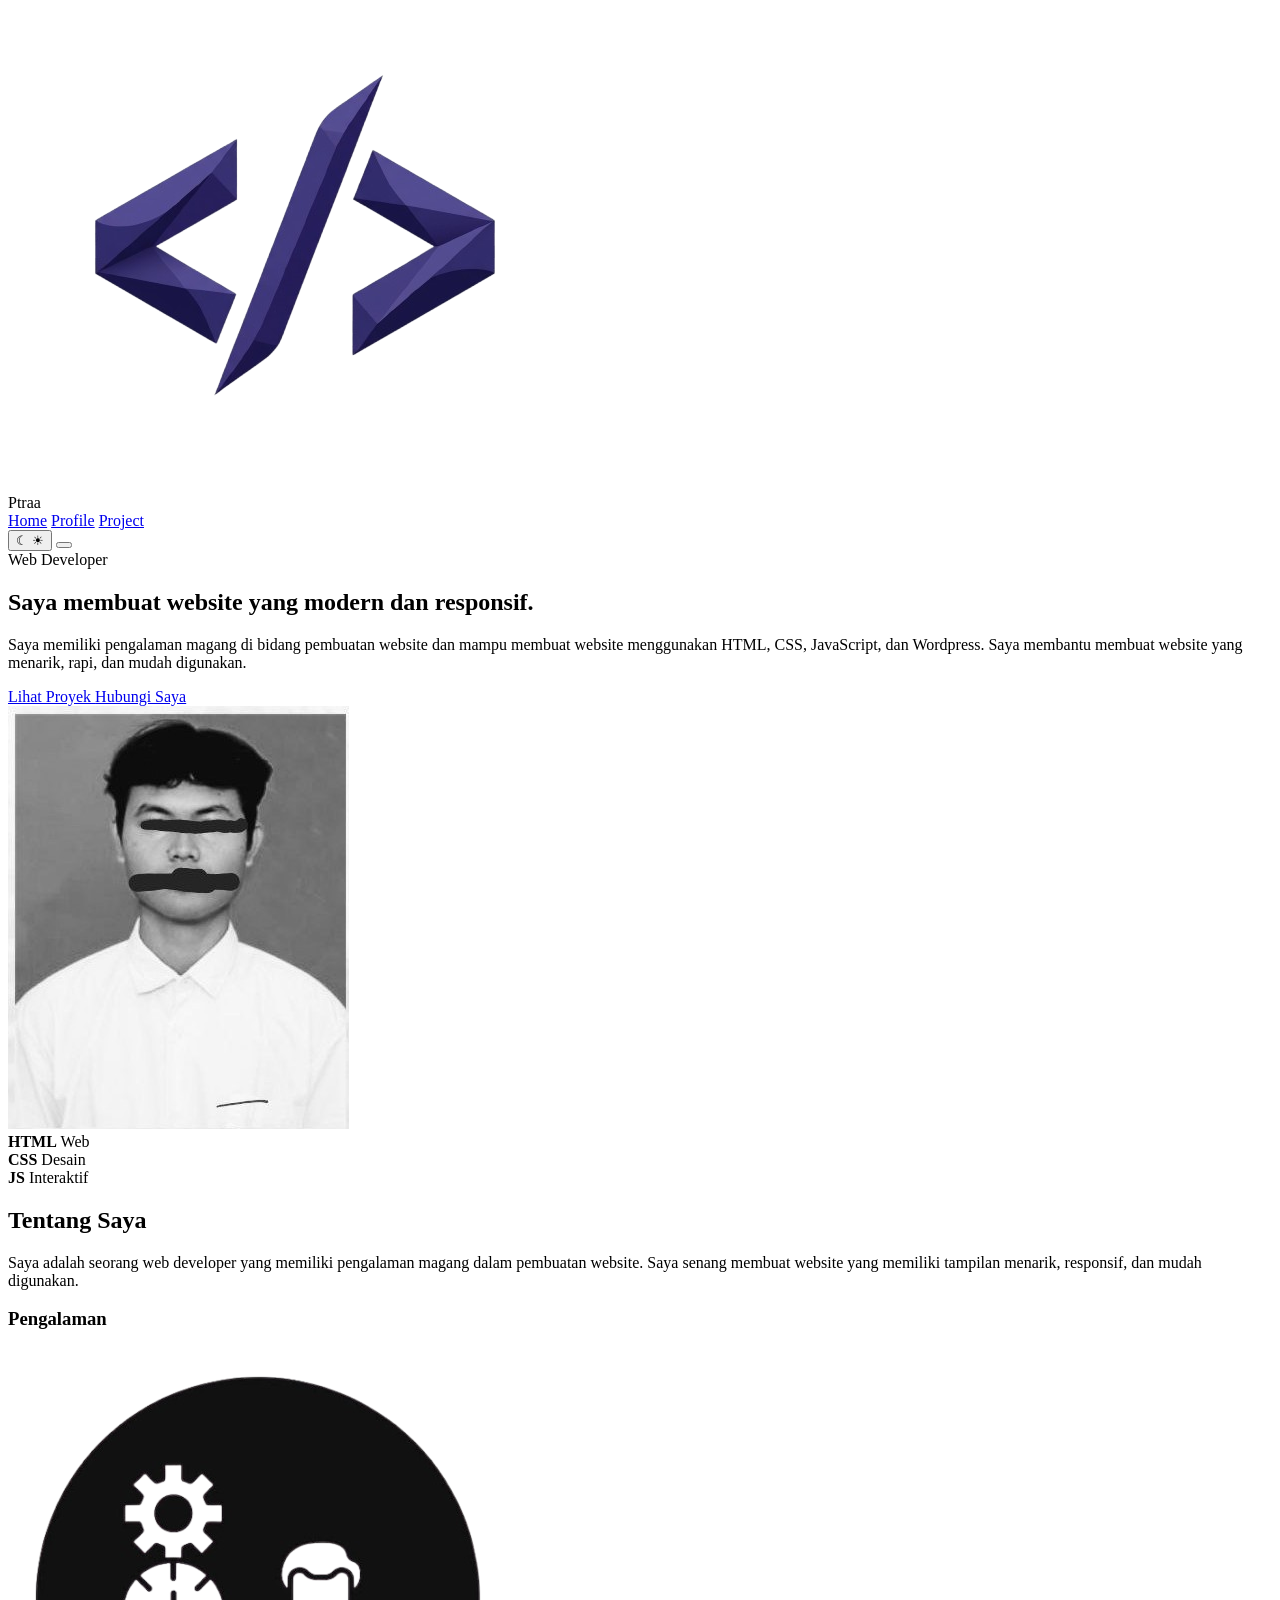
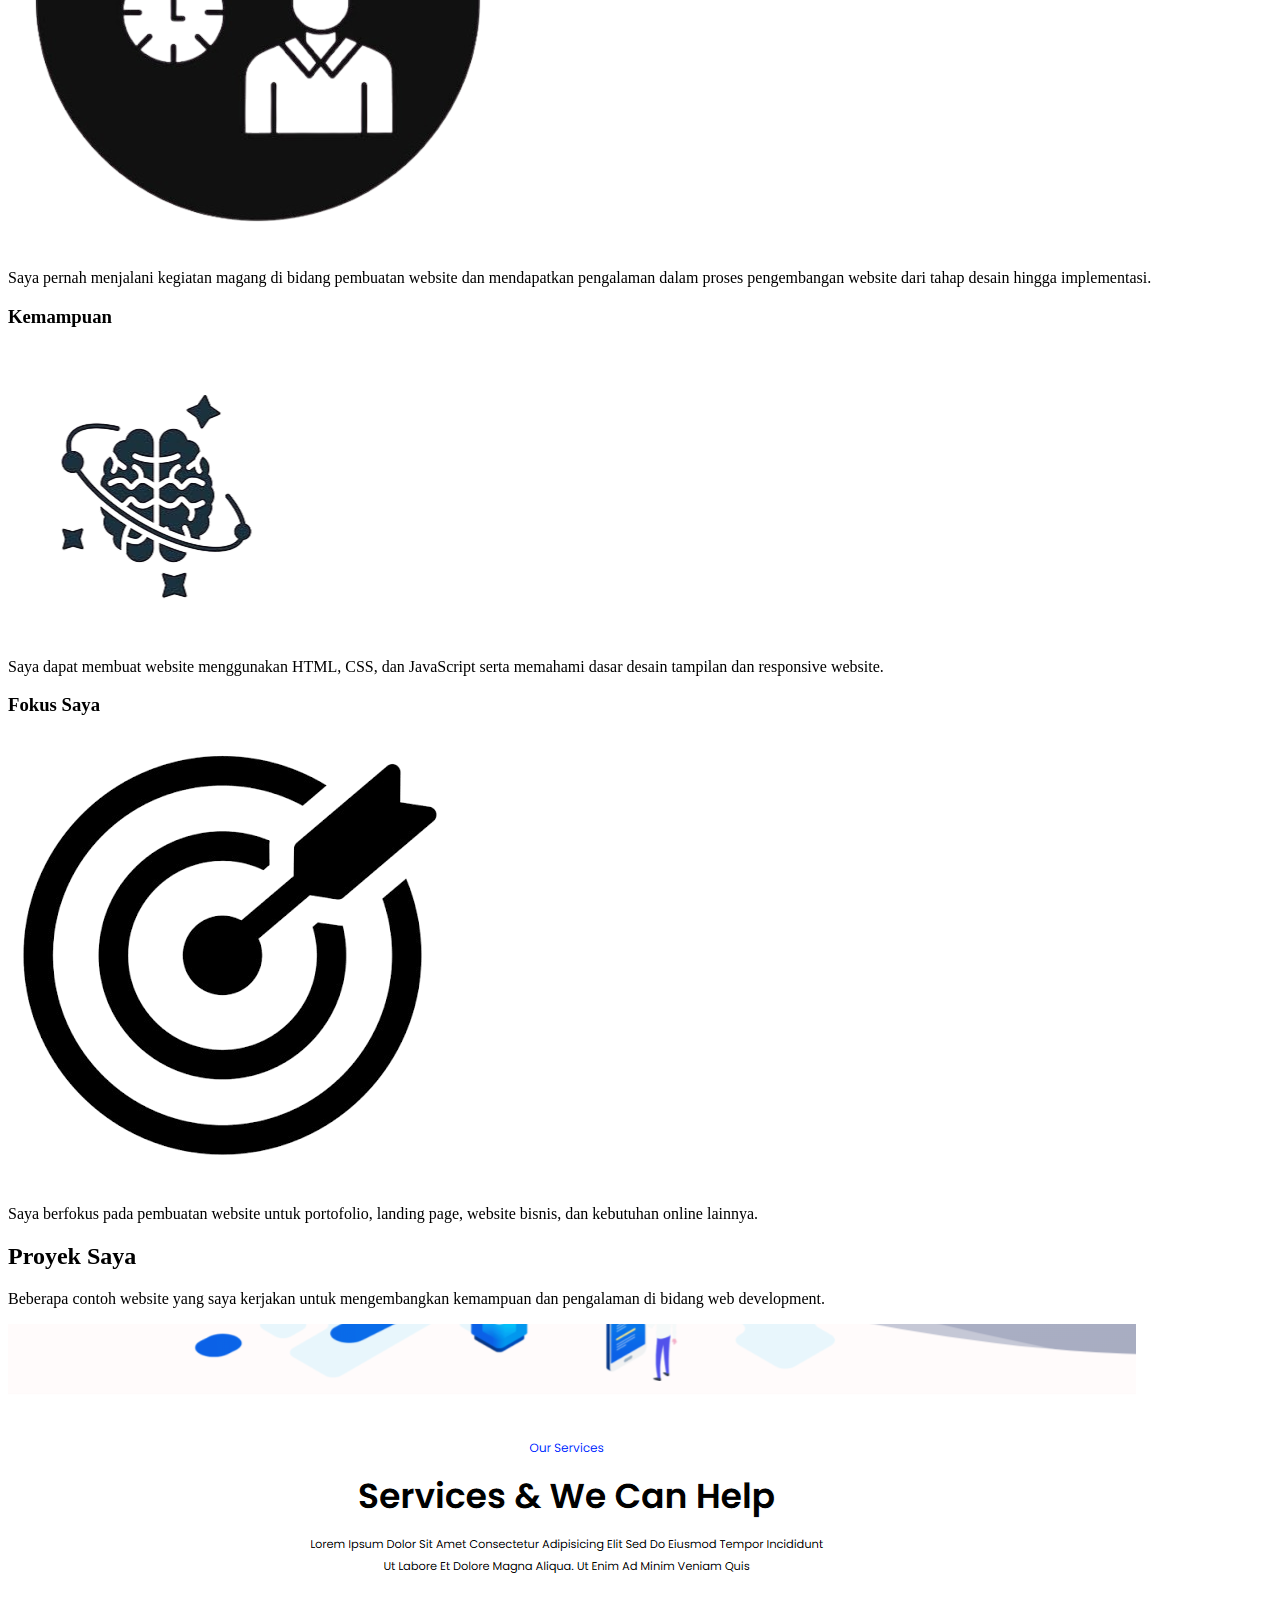
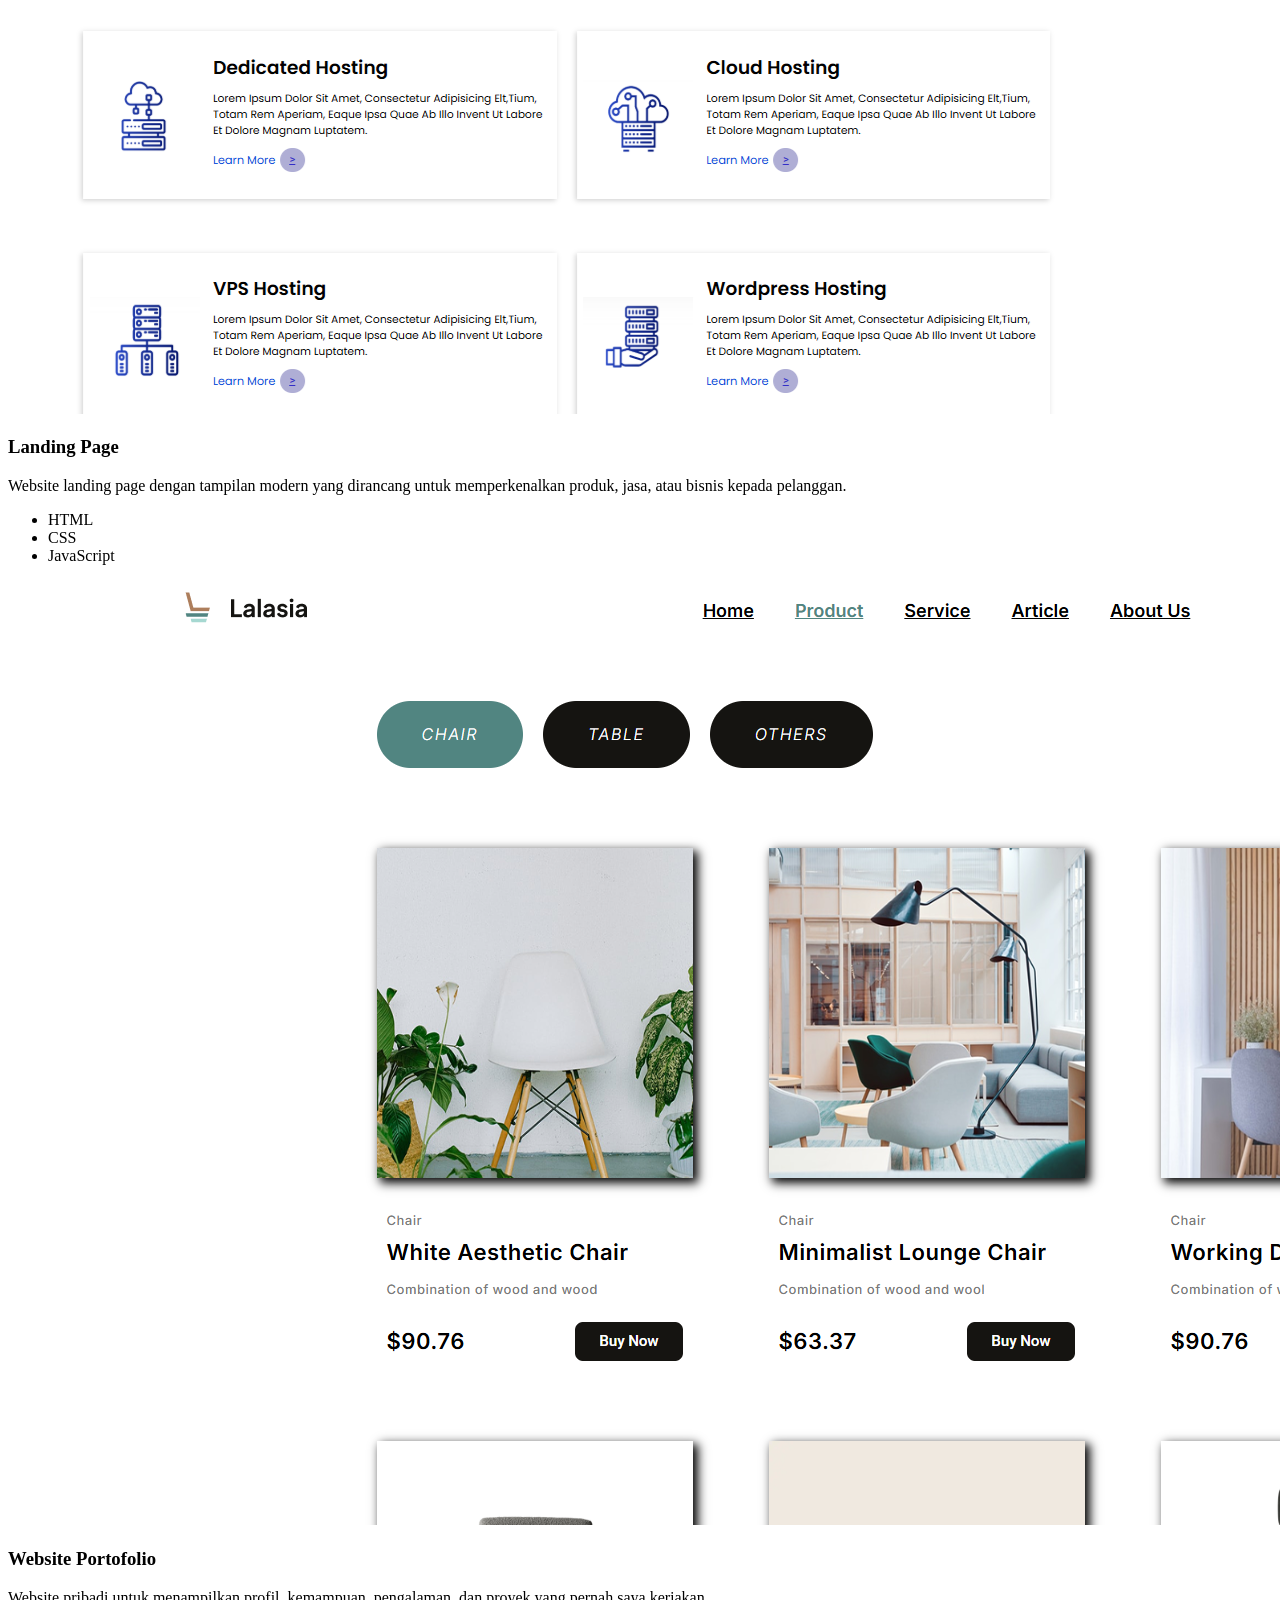
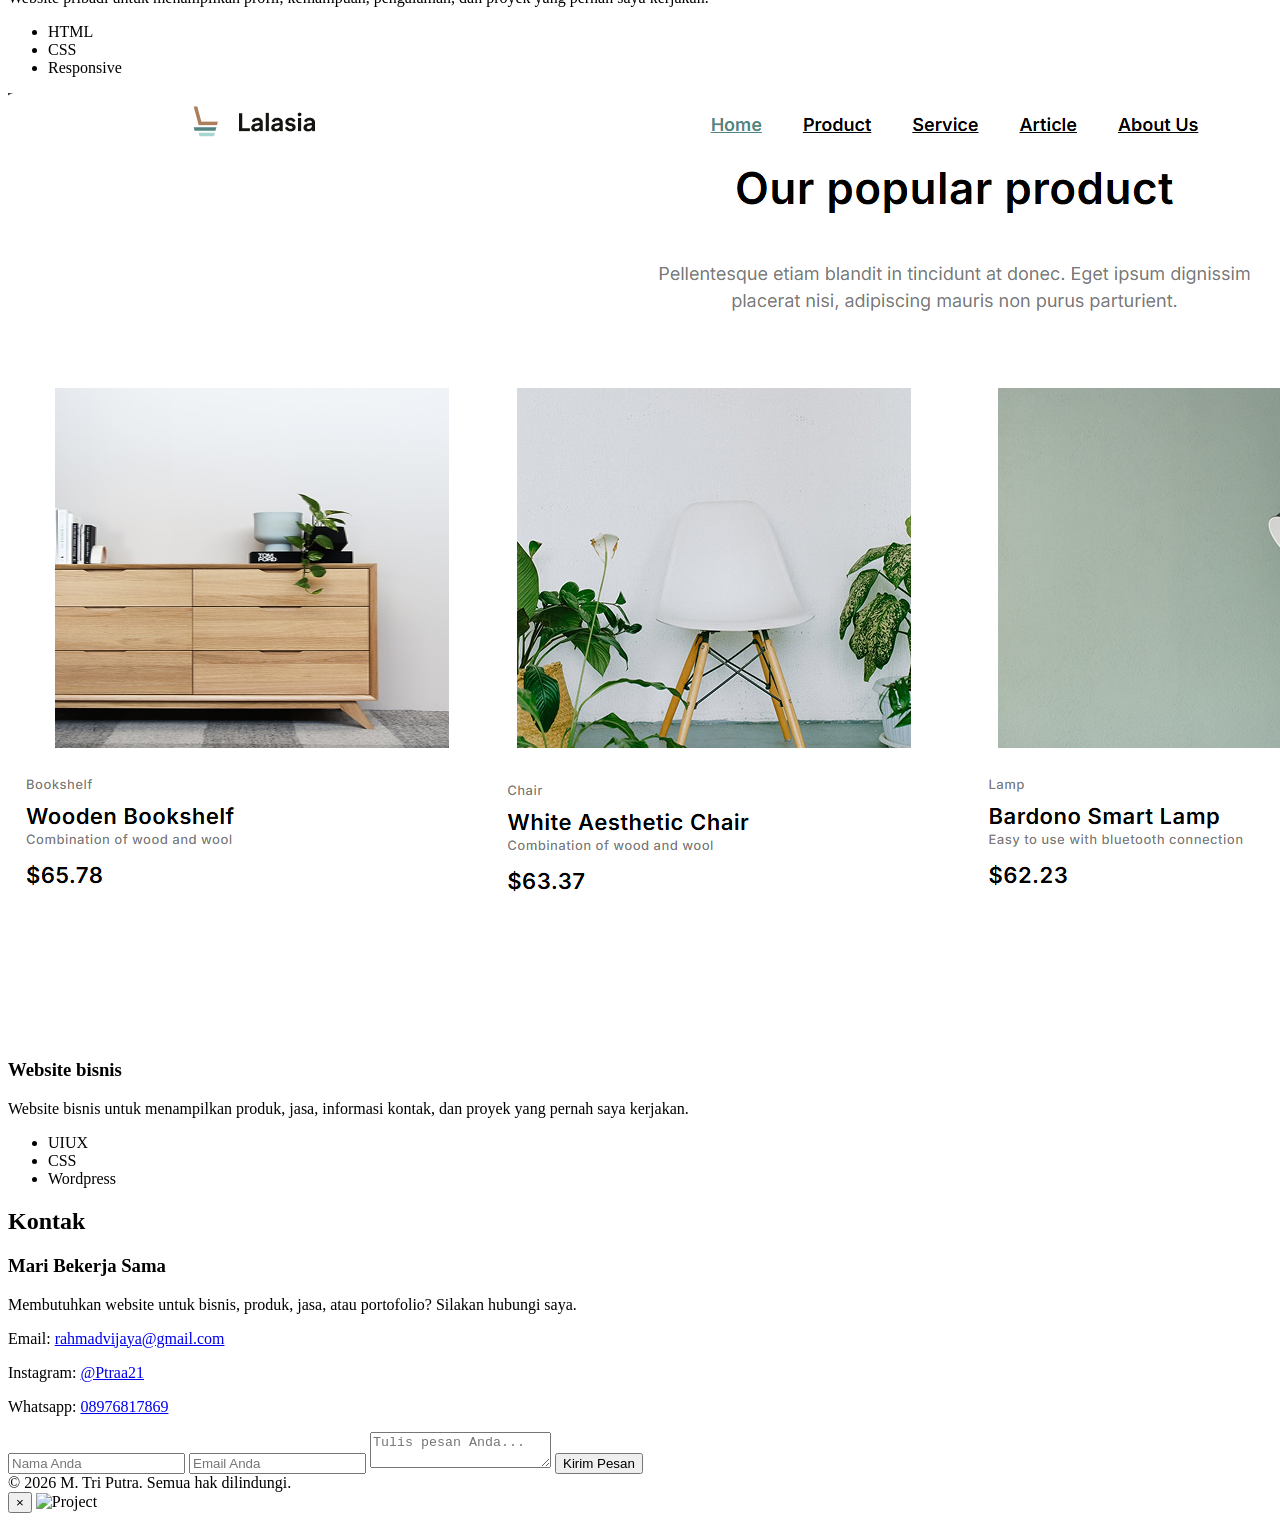
==== index.html @ df0575d1 "Add files via upload" ====
<!DOCTYPE html>
<html lang="id">

<head>
  <meta charset="UTF-8" />
  <meta name="viewport" content="width=device-width, initial-scale=1.0" />

  <title>Portofolio | M. Tri Putra</title>

  <link rel="stylesheet" href="style.css" />
</head>

<body>

  <!-- =========================
       NAVBAR
  ========================= -->
  <header>
    <div class="container">
      <nav>

        <div class="brand">
          <span>Ptraa</span>
          <img src="img/logo.jpg" alt="Ptraa Code">
        </div>

        <div class="nav-right">

  <div class="nav-links" id="navLinks">
    <a href="index.html" class="active">Home</a>
    <a href="profile.html">Profile</a>
    <a href="project.html">Project</a>
  </div>

  <button
    class="theme-toggle"
    id="themeToggle"
    aria-label="Ganti tema"
  >
    <span class="toggle-circle"></span>
    <span class="theme-icon moon">☾</span>
    <span class="theme-icon sun">☀</span>
  </button>

  <button
    class="menu-toggle"
    id="menuToggle"
    aria-label="Buka menu"
    aria-expanded="false"
  >
    <span></span>
    <span></span>
    <span></span>
  </button>

</div>

      </nav>
    </div>
  </header>


  <main>

    <!-- =========================
         HERO
    ========================= -->
    <section class="hero">
      <div class="container hero-inner">

        <div>

          <div class="eyebrow">
            Web Developer
          </div>

          <h1>
            Saya membuat website yang modern dan responsif.
          </h1>

          <p>
            Saya memiliki pengalaman magang di bidang pembuatan website
            dan mampu membuat website menggunakan HTML, CSS, JavaScript,
            dan Wordpress. Saya membantu membuat website yang menarik,
            rapi, dan mudah digunakan.
          </p>

          <div class="actions">
            <a class="btn btn-primary" href="project.html">
              Lihat Proyek
            </a>

            <a class="btn btn-secondary" href="#kontak">
              Hubungi Saya
            </a>
          </div>

        </div>


        <div class="profile-card">

          <div class="avatar">
            <img src="img/ptraa.jpg" alt="Logo TBSM">
          </div>

          <div class="stats">

            <div class="stat">
              <strong>HTML</strong>
              <span>Web</span>
            </div>

            <div class="stat">
              <strong>CSS</strong>
              <span>Desain</span>
            </div>

            <div class="stat">
              <strong>JS</strong>
              <span>Interaktif</span>
            </div>

          </div>

        </div>

      </div>
    </section>


    <!-- =========================
         TENTANG SAYA
    ========================= -->
    <section id="tentang">

      <div class="container">

        <h2 class="section-title">
          Tentang Saya
        </h2>

        <p class="section-copy">
          Saya adalah seorang web developer yang memiliki pengalaman
          magang dalam pembuatan website. Saya senang membuat website
          yang memiliki tampilan menarik, responsif, dan mudah digunakan.
        </p>


        <div class="grid about-grid">

  <div class="card">

    <div class="card-title">
      <h3>Pengalaman</h3>
      <img src="img/pengalaman.png" alt="Logo Ptraa">
    </div>

    <p>
      Saya pernah menjalani kegiatan magang di bidang pembuatan
      website dan mendapatkan pengalaman dalam proses pengembangan
      website dari tahap desain hingga implementasi.
    </p>

  </div>


  <div class="card">

    <div class="card-title">
      <h3>Kemampuan</h3>
      <img src="img/kemampuan.png" alt="Logo Ptraa">
    </div>

    <p>
      Saya dapat membuat website menggunakan HTML, CSS, dan
      JavaScript serta memahami dasar desain tampilan dan
      responsive website.
    </p>

  </div>


  <div class="card">

    <div class="card-title">
      <h3>Fokus Saya</h3>
      <img src="img/focus.png" alt="Logo Ptraa">
    </div>

    <p>
      Saya berfokus pada pembuatan website untuk portofolio,
      landing page, website bisnis, dan kebutuhan online lainnya.
    </p>

  </div>

</div>

      </div>

    </section>


    <!-- =========================
         PROYEK
    ========================= -->
    <section id="proyek">

      <div class="container">

        <h2 class="section-title">
          Proyek Saya
        </h2>

        <p class="section-copy">
          Beberapa contoh website yang saya kerjakan untuk mengembangkan
          kemampuan dan pengalaman di bidang web development.
        </p>


        <div class="grid project-grid">

         <article class="card project-card">
  <div class="thumb">
    <img src="img/p9.png" alt="Landing Page">
  </div>

  <h3>Landing Page</h3>

  <p>
    Website landing page dengan tampilan modern yang dirancang
    untuk memperkenalkan produk, jasa, atau bisnis kepada pelanggan.
  </p>

  <ul class="tag-list">
    <li>HTML</li>
    <li>CSS</li>
    <li>JavaScript</li>
  </ul>
</article>


          <!-- PROYEK 2 -->
          <article class="card project-card">
  <div class="thumb">
    <img src="img/p5.png" alt="Website Portofolio">
  </div>

  <h3>Website Portofolio</h3>

  <p>
    Website pribadi untuk menampilkan profil, kemampuan,
    pengalaman, dan proyek yang pernah saya kerjakan.
  </p>

  <ul class="tag-list">
    <li>HTML</li>
    <li>CSS</li>
    <li>Responsive</li>
  </ul>
</article>


          <!-- PROYEK 3 -->
              <article class="card project-card">
  <div class="thumb">
    <img src="img/p4.png" alt="Website Bisnis">
  </div>

  <h3>Website bisnis</h3>

  <p>
    Website bisnis untuk menampilkan produk, jasa,
    informasi kontak, dan proyek yang pernah saya kerjakan.
  </p>

  <ul class="tag-list">
    <li>UIUX</li>
    <li>CSS</li>
    <li>Wordpress</li>
  </ul>
</article>

        </div>

      </div>

    </section>


    <!-- =========================
         KONTAK
    ========================= -->
    <section id="kontak">

      <div class="container">

        <h2 class="section-title">
          Kontak
        </h2>


        <div class="contact-wrap">

          <!-- INFORMASI KONTAK -->
          <div class="card">

            <h3>
              Mari Bekerja Sama
            </h3>

            <p>
              Membutuhkan website untuk bisnis, produk, jasa,
              atau portofolio? Silakan hubungi saya.
            </p>

            <p>
              Email:
              <a
                href="https://mail.google.com/mail/?view=cm&fs=1&to=rahmadvijaya@gmail.com"
                target="_blank"
                rel="noopener noreferrer"
              >
                rahmadvijaya@gmail.com
              </a>
            </p>

            <p>
              Instagram:
              <a
                href="https://www.instagram.com/pptraa.21/"
                target="_blank"
                rel="noopener noreferrer"
              >
                @Ptraa21
              </a>
            </p>

              <p>
              Whatsapp:
              <a
                href="https://wa.me/628976817869"
                target="_blank"
                rel="noopener noreferrer"
              >
                08976817869
              </a>
            </p>

          </div>


          <!-- FORM KONTAK -->
          <div class="card">

            <form id="contactForm">

              <input
                type="text"
                id="nama"
                placeholder="Nama Anda"
                required
              />

              <input
                type="email"
                id="email"
                placeholder="Email Anda"
                required
              />

              <textarea
                id="pesan"
                placeholder="Tulis pesan Anda..."
                required
              ></textarea>

              <button
                class="btn btn-primary"
                type="submit"
              >
                Kirim Pesan
              </button>

            </form>

          </div>

        </div>

      </div>

    </section>

  </main>


  <!-- =========================
       FOOTER
  ========================= -->
  <footer>

    <div class="container">
      © 2026 M. Tri Putra. Semua hak dilindungi.
    </div>

  </footer>


  <!-- PROJECT MODAL -->
<div class="project-modal" id="projectModal">
  <div class="modal-content">

    <button class="modal-close" id="modalClose">&times;</button>

    <img id="modalImage" src="" alt="Project">

    <div class="modal-info">
      <h3 id="modalTitle"></h3>
      <p id="modalDescription"></p>
    </div>

  </div>
</div>

<script src="script.js"></script>

</body>

</html>
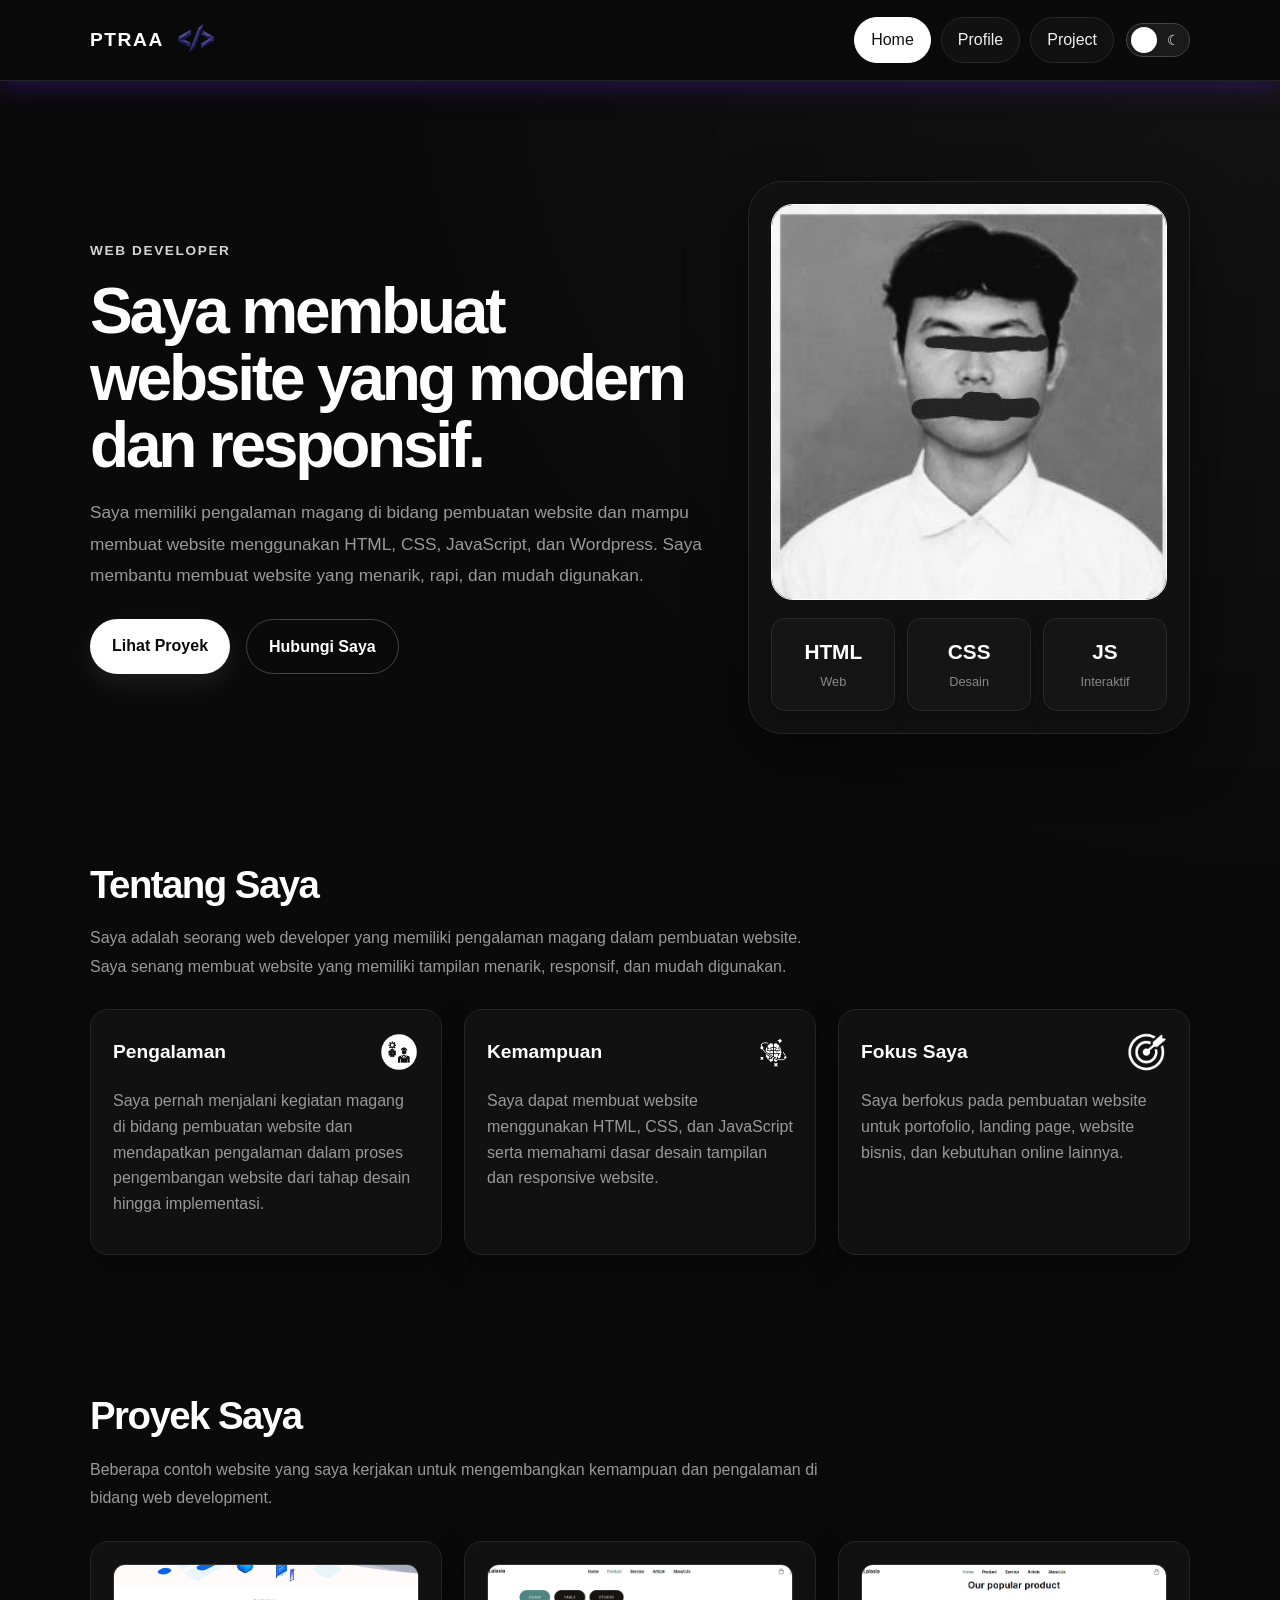
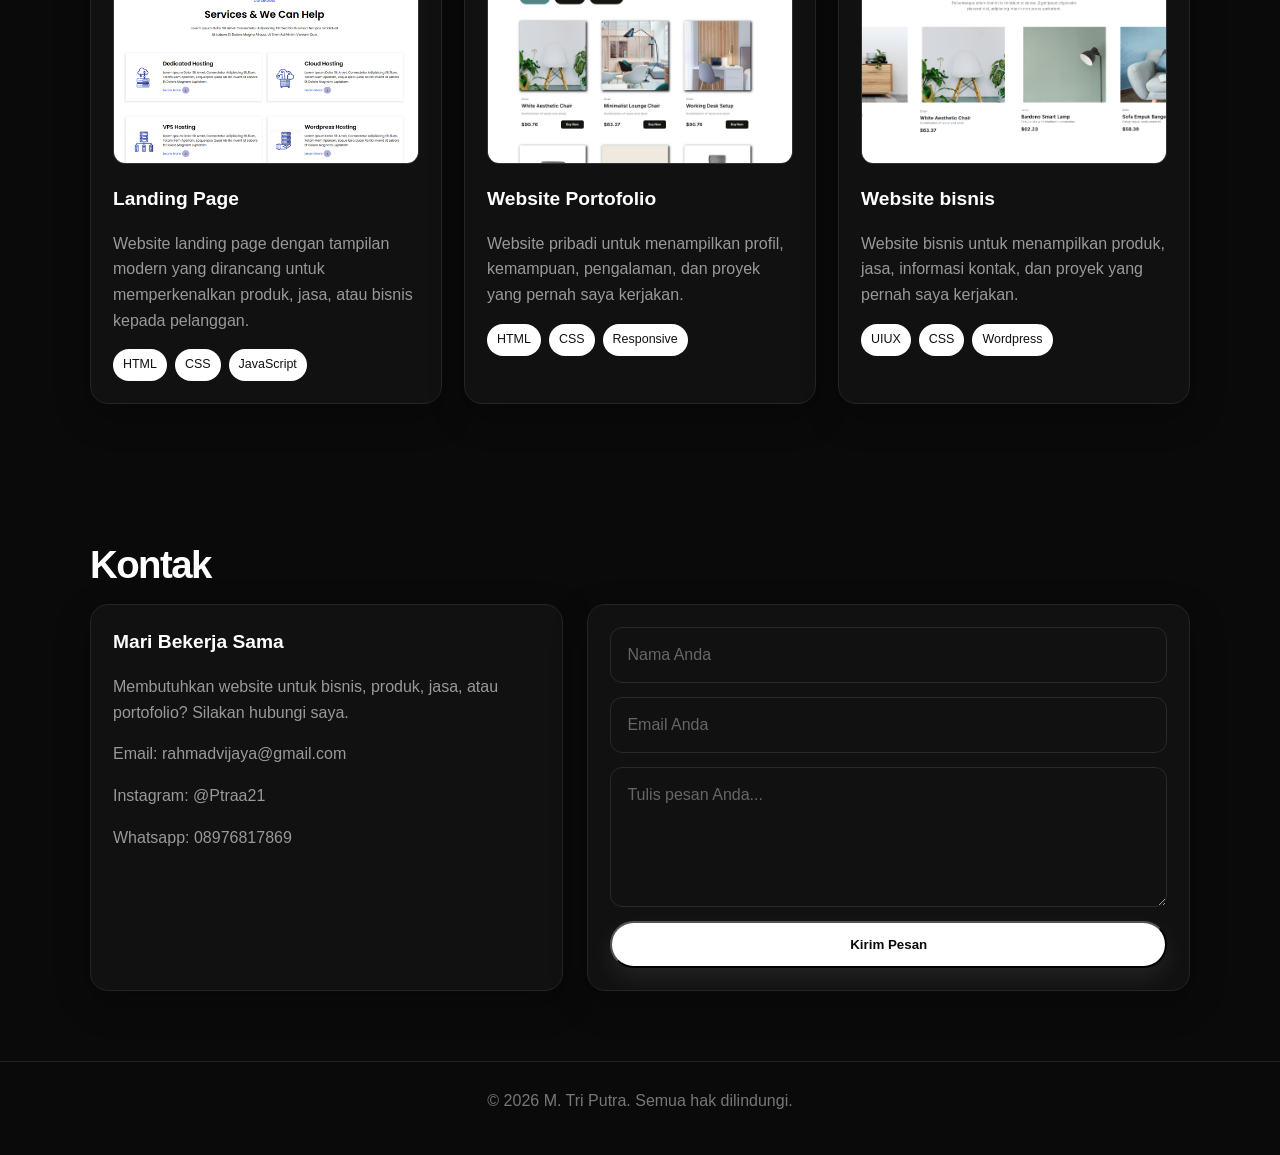
==== commit 438d65c2: "Update index.html" ====
--- a/index.html
+++ b/index.html
@@ -7,7 +7,7 @@
 
   <title>Portofolio | M. Tri Putra</title>
 
-  <link rel="stylesheet" href="style.css" />
+  <link rel="stylesheet" href="style.css">
 </head>
 
 <body>
@@ -428,4 +428,4 @@
 
 </body>
 
-</html>+</html>
--- a/style.css
+++ b/style.css
@@ -0,0 +1,1811 @@
+
+/* =========================================================
+   GLOBAL
+   ========================================================= */
+
+:root {
+  --bg: #0a0a0a;
+  --panel: #111111;
+  --card: #151515;
+  --text: #f5f5f5;
+  --muted: #999999;
+  --border: #292929;
+  --border-light: #444444;
+  --white: #ffffff;
+  --black: #111111;
+}
+
+* {
+  box-sizing: border-box;
+}
+
+html {
+  scroll-behavior: smooth;
+}
+
+body {
+  margin: 0;
+  font-family: Arial, Helvetica, sans-serif;
+  background:
+    radial-gradient(
+      circle at top right,
+      rgba(255, 255, 255, 0.04),
+      transparent 30%
+    ),
+    var(--bg);
+  color: var(--text);
+  line-height: 1.6;
+}
+
+a {
+  color: inherit;
+  text-decoration: none;
+}
+
+img {
+  max-width: 100%;
+}
+
+
+/* =========================================================
+   CONTAINER
+   ========================================================= */
+
+.container {
+  width: min(1100px, calc(100% - 32px));
+  margin: 0 auto;
+}
+
+
+/* =========================================================
+   HEADER & NAVBAR
+   ========================================================= */
+
+header {
+  position: sticky;
+  top: 0;
+  z-index: 1000;
+
+  background: rgba(10, 10, 10, 0.92);
+  backdrop-filter: blur(14px);
+  -webkit-backdrop-filter: blur(14px);
+
+  border-bottom: 1px solid #222222;
+  box-shadow: 0 3px 25px rgba(70, 23, 146, 0.603);
+}
+
+nav {
+  min-height: 80px;
+
+  display: flex;
+  align-items: center;
+  justify-content: space-between;
+
+  gap: 20px;
+}
+
+.brand {
+  display: flex;
+  align-items: center;
+  gap: 10px;
+
+  color: #ffffff;
+
+  font-size: 1.2rem;
+  font-weight: 700;
+
+  letter-spacing: 0.08em;
+  text-transform: uppercase;
+
+  white-space: nowrap;
+}
+
+.brand img {
+  width: 44px;
+  height: 44px;
+
+  object-fit: contain;
+  border-radius: 8px;
+}
+
+.nav-right {
+  display: flex;
+  align-items: center;
+  justify-content: flex-end;
+
+  gap: 12px;
+}
+
+.nav-links {
+  display: flex;
+  align-items: center;
+  gap: 10px;
+}
+
+.nav-links a {
+  padding: 9px 16px;
+
+  color: #eeeeee;
+  background: #111111;
+
+  border: 1px solid #292929;
+  border-radius: 34px;
+
+  transition:
+    background 0.25s ease,
+    color 0.25s ease,
+    border-color 0.25s ease,
+    transform 0.25s ease;
+}
+
+.nav-links a:hover {
+  background: #ffffff;
+  color: #111111;
+  border-color: #ffffff;
+  transform: translateY(-2px);
+}
+
+.nav-links a.active {
+  background: #ffffff;
+  color: #111111;
+  border-color: #ffffff;
+}
+
+
+/* =========================================================
+   THEME TOGGLE
+   ========================================================= */
+
+.theme-toggle {
+  position: relative;
+
+  width: 64px;
+  min-width: 64px;
+  height: 34px;
+
+  padding: 0;
+
+  border: 1px solid #444444;
+  border-radius: 999px;
+
+  background: #1a1a1a;
+
+  cursor: pointer;
+
+  transition: 0.3s ease;
+}
+
+.toggle-circle {
+  position: absolute;
+
+  top: 3px;
+  left: 4px;
+
+  width: 26px;
+  height: 26px;
+
+  border-radius: 50%;
+  background: #ffffff;
+
+  transition: transform 0.35s ease;
+
+  z-index: 2;
+}
+
+.theme-icon {
+  position: absolute;
+
+  top: 50%;
+
+  transform: translateY(-50%);
+
+  font-size: 14px;
+  line-height: 1;
+
+  pointer-events: none;
+  z-index: 3;
+}
+
+.moon {
+  right: 9px;
+  color: #ffffff;
+}
+
+.sun {
+  left: 9px;
+  color: #111111;
+  opacity: 0;
+}
+
+
+/* =========================================================
+   HERO
+   ========================================================= */
+
+.hero {
+  padding: 100px 0 60px;
+}
+
+.hero-inner {
+  display: grid;
+  grid-template-columns: 1.4fr 1fr;
+
+  align-items: center;
+
+  gap: 40px;
+}
+
+.eyebrow {
+  margin-bottom: 16px;
+
+  color: #d4d4d4;
+
+  font-size: 0.85rem;
+  font-weight: 700;
+
+  letter-spacing: 0.12em;
+  text-transform: uppercase;
+}
+
+h1 {
+  margin: 0 0 18px;
+
+  color: #ffffff;
+
+  font-size: clamp(2.5rem, 5vw, 4.5rem);
+  line-height: 1.05;
+
+  letter-spacing: -0.05em;
+}
+
+.hero p {
+  max-width: 620px;
+
+  margin: 0;
+
+  color: #999999;
+
+  font-size: 1.08rem;
+  line-height: 1.8;
+}
+
+
+/* =========================================================
+   BUTTON
+   ========================================================= */
+
+.actions {
+  display: flex;
+  flex-wrap: wrap;
+
+  gap: 16px;
+
+  margin-top: 28px;
+}
+
+.btn {
+  display: inline-block;
+
+  padding: 14px 22px;
+
+  border-radius: 999px;
+
+  font-weight: 700;
+
+  transition:
+    transform 0.25s ease,
+    background 0.25s ease,
+    color 0.25s ease,
+    border-color 0.25s ease;
+}
+
+.btn:hover {
+  transform: translateY(-2px);
+  text-decoration: none;
+  
+
+}
+
+.btn-primary {
+  background: #ffffff;
+  color: #0a0a0a;
+
+  box-shadow: 0 10px 25px rgba(255, 255, 255, 0.08);
+}
+
+.btn-primary:hover {
+  background: #e5e5e5;
+}
+
+.btn-secondary {
+  background: transparent;
+  color: #ffffff;
+
+  border: 1px solid #444444;
+}
+
+.btn-secondary:hover {
+  background: #ffffff;
+  color: #111111;
+  border-color: #ffffff;
+}
+
+
+/* =========================================================
+   PROFILE CARD
+   ========================================================= */
+
+.profile-card {
+  padding: 22px;
+
+  background: #111111;
+
+  border: 1px solid #252525;
+  border-radius: 34px;
+
+  box-shadow: 0 25px 60px rgba(0, 0, 0, 0.45);
+
+  transition:
+    transform 0.4s ease,
+    border-color 0.4s ease,
+    box-shadow 0.4s ease;
+}
+
+.profile-card:hover {
+  transform: translateY(-5px);
+
+  border-color: #3a3a3a;
+
+  box-shadow: 0 30px 70px rgba(56, 2, 126, 0.486);
+}
+
+.avatar {
+  width: 100%;
+  aspect-ratio: 1;
+
+  display: grid;
+  place-items: center;
+
+  overflow: hidden;
+
+  background: #ffffff;
+
+  border: 1px solid #ffffff;
+  border-radius: 22px;
+}
+
+.avatar img {
+  width: 100%;
+  height: 100%;
+
+  display: block;
+
+  object-fit: cover;
+
+  transition:
+    transform 0.4s ease,
+    filter 0.4s ease;
+}
+
+.profile-card:hover .avatar img {
+  transform: scale(1.03);
+}
+
+
+/* =========================================================
+   STATS
+   ========================================================= */
+
+.stats {
+  display: grid;
+  grid-template-columns: repeat(3, 1fr);
+
+  gap: 12px;
+
+  margin-top: 18px;
+}
+
+.stat {
+  padding: 16px 12px;
+
+  text-align: center;
+
+  background: #151515;
+
+  border: 1px solid #292929;
+  border-radius: 14px;
+
+  box-shadow: 0 8px 20px rgba(0, 0, 0, 0.2);
+}
+
+.stat strong {
+  display: block;
+
+  color: #ffffff;
+
+  font-size: 1.3rem;
+}
+
+.stat span {
+  color: #888888;
+  font-size: 0.8rem;
+}
+
+
+/* =========================================================
+   SECTION
+   ========================================================= */
+
+section {
+  padding: 70px 0;
+}
+
+.section-title {
+  margin: 0 0 18px;
+
+  color: #ffffff;
+
+  font-size: clamp(1.9rem, 3vw, 2.6rem);
+  line-height: 1.1;
+
+  letter-spacing: -0.04em;
+}
+
+.section-copy {
+  max-width: 750px;
+
+  margin: 0 0 28px;
+
+  color: #999999;
+
+  line-height: 1.8;
+}
+
+
+/* =========================================================
+   GRID
+   ========================================================= */
+
+.grid {
+  display: grid;
+  gap: 22px;
+}
+
+.about-grid,
+.project-grid {
+  grid-template-columns: repeat(3, minmax(0, 1fr));
+}
+
+
+/* =========================================================
+   CARD
+   ========================================================= */
+
+.card {
+  padding: 22px;
+
+  background: #111111;
+
+  border: 1px solid #252525;
+  border-radius: 18px;
+
+  box-shadow: 0 12px 35px rgba(0, 0, 0, 0.3);
+
+  transition:
+    transform 0.3s ease,
+    background 0.3s ease,
+    border-color 0.3s ease,
+    box-shadow 0.3s ease;
+}
+
+.card:hover {
+  background: #151515;
+
+  border-color: #444444;
+
+  transform: translateY(-5px);
+
+  box-shadow: 0 20px 45px rgba(49, 1, 104, 0.411);
+}
+
+.card h3 {
+  margin-top: 0;
+  margin-bottom: 12px;
+
+  color: #ffffff;
+
+  font-size: 1.2rem;
+}
+
+.card p,
+.card li {
+  color: #999999;
+}
+
+
+/* Logo card - DARK MODE */
+.card-title img {
+  filter: brightness(0) invert(1);
+}
+
+/* Logo card - LIGHT MODE */
+body.light-mode .card-title img {
+  filter: brightness(0);
+}
+
+
+
+
+/* =========================================================
+   CARD TITLE
+   ========================================================= */
+
+.card-title {
+  display: flex;
+  align-items: center;
+  justify-content: space-between;
+
+  gap: 15px;
+
+  margin-bottom: 12px;
+}
+
+.card-title h3 {
+  margin: 0;
+}
+
+.card-title img {
+  width: 40px;
+  height: 40px;
+
+  object-fit: cover;
+  aspect-ratio: 1;
+
+  border-radius: 8px;
+
+  transition: transform 0.3s ease;
+}
+
+.card:hover .card-title img {
+  transform: scale(1.08);
+}
+
+
+/* =========================================================
+   PROJECT
+   ========================================================= */
+
+.project-card {
+  cursor: pointer;
+  overflow: hidden;
+}
+
+.thumb {
+  width: 100%;
+  height: 200px;
+
+  overflow: hidden;
+
+  margin-bottom: 20px;
+
+  background: #0a0a0a;
+
+  border: 1px solid #333333;
+  border-radius: 12px;
+}
+
+.thumb img {
+  width: 100%;
+  height: 100%;
+
+  display: block;
+
+  object-fit: cover;
+
+  transition: transform 0.4s ease;
+}
+
+.project-card:hover .thumb img {
+  transform: scale(1.05);
+}
+
+
+/* =========================================================
+   TAG
+   ========================================================= */
+
+.tag-list {
+  display: flex;
+  flex-wrap: wrap;
+
+  gap: 8px;
+
+  list-style: none;
+
+  padding: 0;
+  margin: 16px 0 0;
+}
+
+.tag-list li {
+  padding: 6px 10px;
+
+  color: #111111;
+  background: #ffffff;
+
+  border: none;
+  border-radius: 999px;
+
+  font-size: 0.78rem;
+}
+
+
+/* =========================================================
+   CONTACT
+   ========================================================= */
+
+.contact-wrap {
+  display: grid;
+
+  grid-template-columns: 1.1fr 1.4fr;
+
+  gap: 24px;
+}
+
+form {
+  display: grid;
+  gap: 14px;
+}
+
+input,
+textarea {
+  width: 100%;
+
+  padding: 14px 16px;
+
+  color: #ffffff;
+  background: #111111;
+
+  border: 1px solid #292929;
+  border-radius: 12px;
+
+  font: inherit;
+
+  transition:
+    border-color 0.25s ease,
+    box-shadow 0.25s ease;
+}
+
+input::placeholder,
+textarea::placeholder {
+  color: #666666;
+}
+
+input:focus,
+textarea:focus {
+  outline: none;
+
+  border-color: #ffffff;
+
+  box-shadow: 0 0 0 3px rgba(255, 255, 255, 0.06);
+}
+
+textarea {
+  min-height: 140px;
+  resize: vertical;
+}
+
+
+/* =========================================================
+   FOOTER
+   ========================================================= */
+
+footer {
+  padding: 26px 0 42px;
+
+  color: #777777;
+
+  text-align: center;
+
+  border-top: 1px solid #222222;
+}
+
+
+/* =========================================================
+   PROJECT MODAL
+   ========================================================= */
+
+.project-modal {
+  position: fixed;
+  inset: 0;
+
+  z-index: 99999;
+
+  display: flex;
+  align-items: center;
+  justify-content: center;
+
+  padding: 25px;
+
+  background: rgba(0, 0, 0, 0.7);
+
+  backdrop-filter: blur(10px);
+  -webkit-backdrop-filter: blur(10px);
+
+  opacity: 0;
+  visibility: hidden;
+  pointer-events: none;
+
+  transition: opacity 0.3s ease;
+}
+
+.project-modal.active {
+  opacity: 1;
+  visibility: visible;
+  pointer-events: auto;
+}
+
+.modal-content {
+  position: relative;
+
+  width: min(1000px, 95vw);
+  max-height: 90vh;
+
+  overflow-y: auto;
+
+  padding: 15px;
+
+  background: #151515;
+
+  border: 1px solid #292929;
+  border-radius: 20px;
+
+  box-shadow: 0 25px 80px rgba(0, 0, 0, 0.5);
+
+  transform: scale(0.8);
+
+  transition: transform 0.3s ease;
+}
+
+.project-modal.active .modal-content {
+  transform: scale(1);
+}
+
+.modal-content > img {
+  width: 100%;
+  max-height: 65vh;
+
+  display: block;
+
+  object-fit: contain;
+
+  border-radius: 12px;
+}
+
+.modal-info {
+  padding: 10px 5px;
+}
+
+.modal-info h3 {
+  margin: 0 0 8px;
+
+  color: #ffffff;
+}
+
+.modal-info p {
+  margin: 0;
+
+  color: #999999;
+}
+
+.modal-close {
+  position: absolute;
+
+  top: 15px;
+  right: 15px;
+
+  width: 40px;
+  height: 40px;
+
+  border: none;
+  border-radius: 50%;
+
+  background: rgba(0, 0, 0, 0.75);
+
+  color: #ffffff;
+
+  font-size: 28px;
+
+  cursor: pointer;
+
+  z-index: 10;
+
+  transition: transform 0.2s ease;
+}
+
+.modal-close:hover {
+  transform: scale(1.1);
+}
+
+
+/* =========================================================
+   LIGHT MODE
+   ========================================================= */
+
+body.light-mode {
+  background: #f4f1ec;
+  color: #171717;
+}
+
+body.light-mode header {
+  background: rgba(255, 255, 255, 0.92);
+  border-bottom-color: #e5e5e5;
+
+  box-shadow: 0 4px 20px rgba(0, 0, 0, 0.04);
+}
+
+body.light-mode .brand {
+  color: #111111;
+}
+
+body.light-mode .nav-links a {
+  background: #ffffff;
+  color: #111111;
+
+  border-color: #dddddd;
+
+  box-shadow: 0 2px 8px rgba(0, 0, 0, 0.04);
+}
+
+body.light-mode .nav-links a:hover,
+body.light-mode .nav-links a.active {
+  background: #111111;
+  color: #ffffff;
+  border-color: #111111;
+}
+
+body.light-mode .theme-toggle {
+  background: #e2e2e2;
+  border-color: #cccccc;
+}
+
+body.light-mode .toggle-circle {
+  transform: translateX(30px);
+  background: #111111;
+}
+
+body.light-mode .moon {
+  opacity: 0;
+}
+
+body.light-mode .sun {
+  opacity: 1;
+}
+
+body.light-mode h1,
+body.light-mode .section-title {
+  color: #111111;
+}
+
+body.light-mode .eyebrow {
+  color: #111111;
+}
+
+body.light-mode .hero p,
+body.light-mode .section-copy {
+  color: #68645f;
+}
+
+body.light-mode .btn-primary {
+  background: #111111;
+  color: #ffffff;
+
+  box-shadow: 0 8px 20px rgba(0, 0, 0, 0.15);
+}
+
+body.light-mode .btn-primary:hover {
+  background: #2a2a2a;
+}
+
+body.light-mode .btn-secondary {
+  background: #ffffff;
+  color: #111111;
+
+  border-color: #111111;
+}
+
+body.light-mode .btn-secondary:hover {
+  background: #111111;
+  color: #ffffff;
+}
+
+body.light-mode .profile-card {
+  background: #fafafa;
+
+  border-color: #e5e5e5;
+
+  box-shadow: 0 20px 40px rgba(0, 0, 0, 0.15);
+}
+
+body.light-mode .avatar {
+  background: #111111;
+  border-color: #222222;
+}
+
+body.light-mode .stat {
+  background: #ffffff;
+  border-color: #e5e5e5;
+
+  box-shadow: 0 4px 12px rgba(0, 0, 0, 0.12);
+}
+
+body.light-mode .stat strong {
+  color: #111111;
+}
+
+body.light-mode .stat span {
+  color: #777777;
+}
+
+body.light-mode .card {
+  background: #fafafa;
+
+  border-color: #e5e5e5;
+
+  box-shadow: 0 10px 30px rgba(0, 0, 0, 0.05);
+}
+
+body.light-mode .card:hover {
+  background: #ffffff;
+
+  border-color: #cccccc;
+
+  box-shadow: 0 18px 40px rgba(0, 0, 0, 0.15);
+}
+
+body.light-mode .card h3 {
+  color: #111111;
+}
+
+body.light-mode .card p,
+body.light-mode .card li {
+  color: #666666;
+}
+
+body.light-mode .card-title img {
+  filter: none;
+}
+
+body.light-mode .thumb {
+  background: #111111;
+  border-color: #222222;
+}
+
+body.light-mode .tag-list li {
+  background: #111111;
+  color: #ffffff;
+}
+
+body.light-mode input,
+body.light-mode textarea {
+  background: #ffffff;
+  color: #111111;
+
+  border-color: #dddddd;
+}
+
+body.light-mode input::placeholder,
+body.light-mode textarea::placeholder {
+  color: #999999;
+}
+
+body.light-mode input:focus,
+body.light-mode textarea:focus {
+  border-color: #111111;
+
+  box-shadow: 0 0 0 3px rgba(0, 0, 0, 0.06);
+}
+
+body.light-mode footer {
+  color: #777777;
+  border-top-color: #eeeeee;
+}
+
+body.light-mode .modal-content {
+  background: #ffffff;
+  border-color: #dddddd;
+}
+
+body.light-mode .modal-info h3 {
+  color: #111111;
+}
+
+body.light-mode .modal-info p {
+  color: #666666;
+}
+
+
+/* =========================================================
+   TABLET
+   601px - 900px
+   ========================================================= */
+
+@media (max-width: 900px) {
+
+  .container {
+    width: min(100% - 40px, 760px);
+  }
+
+  nav {
+    min-height: 74px;
+  }
+
+  .nav-links {
+    gap: 6px;
+  }
+
+  .nav-links a {
+    padding: 8px 13px;
+    font-size: 0.88rem;
+  }
+
+  .theme-toggle {
+    width: 60px;
+    min-width: 60px;
+  }
+
+  .hero {
+    padding: 75px 0 50px;
+  }
+
+  .hero-inner {
+    grid-template-columns: 1fr 0.8fr;
+    gap: 30px;
+  }
+
+  h1 {
+    font-size: clamp(2.5rem, 6vw, 4rem);
+  }
+
+  .hero p {
+    font-size: 1rem;
+  }
+
+  .profile-card {
+    padding: 18px;
+    border-radius: 26px;
+  }
+
+  .avatar {
+    border-radius: 18px;
+  }
+
+  .stat {
+    padding: 13px 8px;
+  }
+
+  .stat strong {
+    font-size: 1.1rem;
+  }
+
+  .stat span {
+    font-size: 0.75rem;
+  }
+
+  section {
+    padding: 60px 0;
+  }
+
+  .about-grid,
+  .project-grid {
+    grid-template-columns: repeat(2, minmax(0, 1fr));
+  }
+
+  .about-grid .card:last-child {
+    grid-column: 1 / -1;
+  }
+
+  .contact-wrap {
+    grid-template-columns: 1fr;
+    gap: 20px;
+  }
+}
+
+
+
+/* =========================================================
+   HP
+   401px - 600px
+   ========================================================= */
+
+@media (max-width: 600px) {
+
+  .container {
+    width: calc(100% - 28px);
+  }
+
+  /* ================= NAVBAR ================= */
+
+  nav {
+    min-height: 68px;
+    gap: 8px;
+  }
+
+  .brand {
+    font-size: 0.95rem;
+    gap: 7px;
+  }
+
+  .brand img {
+    width: 38px;
+    height: 38px;
+  }
+
+  .nav-right {
+    gap: 6px;
+  }
+
+  .nav-links {
+    gap: 4px;
+  }
+
+  .nav-links a {
+    padding: 7px 9px;
+    font-size: 0.72rem;
+  }
+
+  .theme-toggle {
+    width: 52px;
+    min-width: 52px;
+    height: 30px;
+  }
+
+  .toggle-circle {
+    width: 22px;
+    height: 22px;
+    top: 3px;
+    left: 3px;
+  }
+
+  body.light-mode .toggle-circle {
+    transform: translateX(24px);
+  }
+
+  .theme-icon {
+    font-size: 12px;
+  }
+
+  .moon {
+    right: 7px;
+  }
+
+  .sun {
+    left: 7px;
+  }
+
+
+  /* ================= HERO ================= */
+
+.hero {
+  padding: 65px 0 45px;
+}
+
+.hero-inner {
+  grid-template-columns: 1fr 0.8fr;
+  gap: 25px;
+}
+
+.eyebrow {
+  font-size: 0.68rem;
+  margin-bottom: 10px;
+}
+
+h1 {
+  font-size: clamp(2rem, 6vw, 2.8rem);
+  line-height: 1;
+  margin-bottom: 12px;
+}
+
+.hero p {
+  font-size: 0.82rem;
+  line-height: 1.6;
+}
+
+.actions {
+  margin-top: 18px;
+  gap: 8px;
+}
+
+.btn {
+  padding: 11px 15px;
+  font-size: 0.78rem;
+}
+
+
+  /* ================= PROFILE CARD ================= */
+
+  .profile-card {
+    width: 100%;
+    padding: 18px;
+    border-radius: 26px;
+  }
+
+  .avatar {
+    border-radius: 18px;
+  }
+
+  .stats {
+    gap: 8px;
+    margin-top: 14px;
+  }
+
+  .stat {
+    padding: 13px 8px;
+    border-radius: 12px;
+  }
+
+  .stat strong {
+    font-size: 1.1rem;
+  }
+
+  .stat span {
+    font-size: 0.75rem;
+  }
+
+
+  /* ================= SECTION ================= */
+
+  section {
+    padding: 60px 0;
+  }
+
+  .section-title {
+    font-size: 2.2rem;
+  }
+
+  .section-copy {
+    font-size: 0.98rem;
+    line-height: 1.8;
+  }
+
+
+  /* ================= ABOUT ================= */
+
+  .about-grid {
+    grid-template-columns: repeat(2, minmax(0, 1fr));
+    gap: 18px;
+  }
+
+  .about-grid .card:last-child {
+    grid-column: 1 / -1;
+  }
+
+
+  /* ================= PROJECT ================= */
+
+  .project-grid {
+    grid-template-columns: repeat(2, minmax(0, 1fr));
+    gap: 18px;
+  }
+
+
+  /* ================= CARD ================= */
+
+  .card {
+    padding: 20px;
+    border-radius: 17px;
+  }
+
+  .card h3 {
+    font-size: 1.1rem;
+  }
+
+  .card p,
+  .card li {
+    font-size: 0.92rem;
+    line-height: 1.7;
+  }
+
+  .card-title img {
+    width: 38px;
+    height: 38px;
+  }
+
+
+  /* ================= PROJECT ================= */
+
+  .project-card {
+    padding: 17px;
+  }
+
+  .thumb {
+    height: 190px;
+    margin-bottom: 17px;
+  }
+
+  .tag-list {
+    gap: 7px;
+    margin-top: 14px;
+  }
+
+  .tag-list li {
+    padding: 6px 9px;
+    font-size: 0.72rem;
+  }
+
+
+  /* ================= CONTACT ================= */
+
+  .contact-wrap {
+    grid-template-columns: 1fr;
+    gap: 18px;
+  }
+
+  input,
+  textarea {
+    padding: 13px 15px;
+    font-size: 0.92rem;
+  }
+
+  textarea {
+    min-height: 130px;
+  }
+
+  form .btn {
+    width: auto;
+    text-align: center;
+  }
+
+
+  /* ================= FOOTER ================= */
+
+  footer {
+    padding: 24px 0 32px;
+    font-size: 0.8rem;
+  }
+
+
+  /* ================= MODAL ================= */
+
+  .project-modal {
+    padding: 15px;
+  }
+
+  .modal-content {
+    width: 100%;
+    max-height: 90vh;
+    padding: 10px;
+    border-radius: 16px;
+  }
+
+  .modal-close {
+    top: 10px;
+    right: 10px;
+    width: 36px;
+    height: 36px;
+    font-size: 24px;
+  }
+}
+
+
+/* =========================================================
+   HP KECIL
+   <= 400px
+   ========================================================= */
+
+@media (max-width: 400px) {
+
+  .container {
+    width: calc(100% - 22px);
+  }
+
+  /* ================= NAVBAR ================= */
+
+  nav {
+    min-height: 64px;
+  }
+
+  .brand {
+    font-size: 0.8rem;
+  }
+
+  .brand img {
+    width: 34px;
+    height: 34px;
+  }
+
+  .nav-links {
+    gap: 3px;
+  }
+
+  .nav-links a {
+    padding: 6px 7px;
+    font-size: 0.65rem;
+  }
+
+  .theme-toggle {
+    width: 48px;
+    min-width: 48px;
+    height: 28px;
+  }
+
+  .toggle-circle {
+    width: 21px;
+    height: 21px;
+  }
+
+  body.light-mode .toggle-circle {
+    transform: translateX(21px);
+  }
+
+
+  /* ================= HERO ================= */
+
+  .hero {
+    padding-top: 55px;
+  }
+
+  /*
+    Tetap 2 kolom seperti tablet,
+    tetapi kolom dibuat sedikit lebih seimbang
+    agar tetap muat di layar kecil.
+  */
+
+  .hero-inner {
+    grid-template-columns: 1fr 0.75fr;
+    gap: 18px;
+  }
+
+  h1 {
+    font-size: 2.25rem;
+  }
+
+  .hero p {
+    font-size: 0.82rem;
+  }
+
+  .actions {
+    flex-direction: column;
+    align-items: flex-start;
+  }
+
+  .actions .btn {
+    width: auto;
+    text-align: center;
+  }
+
+
+  /* ================= PROFILE ================= */
+
+  .profile-card {
+    padding: 12px;
+    border-radius: 20px;
+  }
+
+  .stats {
+    gap: 5px;
+  }
+
+  .stat {
+    padding: 10px 4px;
+  }
+
+  .stat strong {
+    font-size: 0.9rem;
+  }
+
+  .stat span {
+    font-size: 0.62rem;
+  }
+
+
+  /* ================= SECTION ================= */
+
+  section {
+    padding: 45px 0;
+  }
+
+  .section-title {
+    font-size: 1.8rem;
+  }
+
+
+  /* ================= ABOUT ================= */
+
+  .about-grid {
+    grid-template-columns: 1fr;
+  }
+
+  .about-grid .card:last-child {
+    grid-column: auto;
+  }
+
+
+  /* ================= PROJECT ================= */
+
+  .project-grid {
+    grid-template-columns: 1fr;
+  }
+
+  .thumb {
+    height: 170px;
+  }
+}
+
+
+
+/* =========================================================
+   HAMBURGER MENU
+   ========================================================= */
+
+.menu-toggle {
+  display: none;
+
+  width: 42px;
+  height: 42px;
+
+  padding: 0;
+
+  background: #111111;
+
+  border: 1px solid #292929;
+  border-radius: 12px;
+
+  cursor: pointer;
+
+  align-items: center;
+  justify-content: center;
+  flex-direction: column;
+
+  gap: 5px;
+
+  transition:
+    background 0.25s ease,
+    border-color 0.25s ease;
+}
+
+.menu-toggle span {
+  width: 18px;
+  height: 2px;
+
+  display: block;
+
+  background: #ffffff;
+
+  border-radius: 10px;
+
+  transition:
+    transform 0.3s ease,
+    opacity 0.3s ease;
+}
+
+
+/* =========================================================
+   HAMBURGER TABLET / HP
+   ========================================================= */
+
+@media (max-width: 700px) {
+
+  .menu-toggle {
+    display: flex;
+  }
+
+  .nav-right {
+    position: relative;
+  }
+
+  .nav-links {
+    position: absolute;
+
+    top: calc(100% + 14px);
+    right: 0;
+
+    width: 190px;
+
+    padding: 8px;
+
+    display: flex;
+    flex-direction: column;
+    align-items: stretch;
+
+    gap: 5px;
+
+    background: #111111;
+
+    border: 1px solid #292929;
+    border-radius: 16px;
+
+    box-shadow:
+      0 15px 35px rgba(0, 0, 0, 0.45);
+
+    opacity: 0;
+    visibility: hidden;
+    pointer-events: none;
+
+    transform: translateY(-8px);
+
+    transition:
+      opacity 0.25s ease,
+      visibility 0.25s ease,
+      transform 0.25s ease;
+  }
+
+  .nav-links.active {
+    opacity: 1;
+    visibility: visible;
+    pointer-events: auto;
+
+    transform: translateY(0);
+  }
+
+  .nav-links a {
+    width: 100%;
+
+    padding: 11px 14px;
+
+    border-radius: 10px;
+
+    text-align: left;
+  }
+
+
+  /* HAMBURGER MENJADI X */
+
+  .menu-toggle.active span:nth-child(1) {
+    transform: translateY(7px) rotate(45deg);
+  }
+
+  .menu-toggle.active span:nth-child(2) {
+    opacity: 0;
+  }
+
+  .menu-toggle.active span:nth-child(3) {
+    transform: translateY(-7px) rotate(-45deg);
+  }
+
+
+  /* LIGHT MODE */
+
+  body.light-mode .menu-toggle {
+    background: #ffffff;
+
+    border-color: #dddddd;
+  }
+
+  body.light-mode .menu-toggle span {
+    background: #111111;
+  }
+
+  body.light-mode .nav-links {
+    background: #ffffff;
+
+    border-color: #dddddd;
+
+    box-shadow:
+      0 15px 35px rgba(0, 0, 0, 0.12);
+  }
+
+  body.light-mode .nav-links a {
+    background: #ffffff;
+
+    color: #111111;
+
+    border-color: transparent;
+  }
+
+  body.light-mode .nav-links a:hover,
+  body.light-mode .nav-links a.active {
+    background: #111111;
+
+    color: #ffffff;
+  }
+}
+
+body {
+  animation: pageFadeIn 0.9s cubic-bezier(0.22, 1, 0.36, 1);
+}
+
+@keyframes pageFadeIn {
+  from {
+    opacity: 0;
+    transform: translateY(20px);
+  }
+
+  to {
+    opacity: 1;
+    transform: translateY(0);
+  }
+}
+
+/* =========================
+   OPENING ANIMATION
+========================= */
+
+body {
+  animation: pageFadeIn 0.7s ease-out;
+}
+
+@keyframes pageFadeIn {
+  from {
+    opacity: 0;
+  }
+
+  to {
+    opacity: 1;
+  }
+}
+
+/* Hero */
+.hero > .container {
+  animation: contentUp 0.8s ease-out both;
+}
+
+/* Semua card */
+.card {
+  animation: cardUp 0.7s ease-out both;
+}
+
+/* Card muncul bergantian */
+.about-grid .card:nth-child(1) {
+  animation-delay: 0.15s;
+}
+
+.about-grid .card:nth-child(2) {
+  animation-delay: 0.25s;
+}
+
+.about-grid .card:nth-child(3) {
+  animation-delay: 0.35s;
+}
+
+.project-grid .card:nth-child(1) {
+  animation-delay: 0.15s;
+}
+
+.project-grid .card:nth-child(2) {
+  animation-delay: 0.25s;
+}
+
+.project-grid .card:nth-child(3) {
+  animation-delay: 0.35s;
+}
+
+@keyframes contentUp {
+  from {
+    opacity: 0;
+    transform: translateY(20px);
+  }
+
+  to {
+    opacity: 1;
+    transform: translateY(0);
+  }
+}
+
+@keyframes cardUp {
+  from {
+    opacity: 0;
+    transform: translateY(25px);
+  }
+
+  to {
+    opacity: 1;
+    transform: translateY(0);
+  }
+}
+
+/* =========================
+   SCROLL REVEAL ANIMATION
+========================= */
+
+.card {
+  opacity: 0;
+  transform: translateY(40px);
+  transition:
+    opacity 0.7s ease,
+    transform 0.7s ease;
+}
+
+.card.show {
+  opacity: 1;
+  transform: translateY(0);
+}
